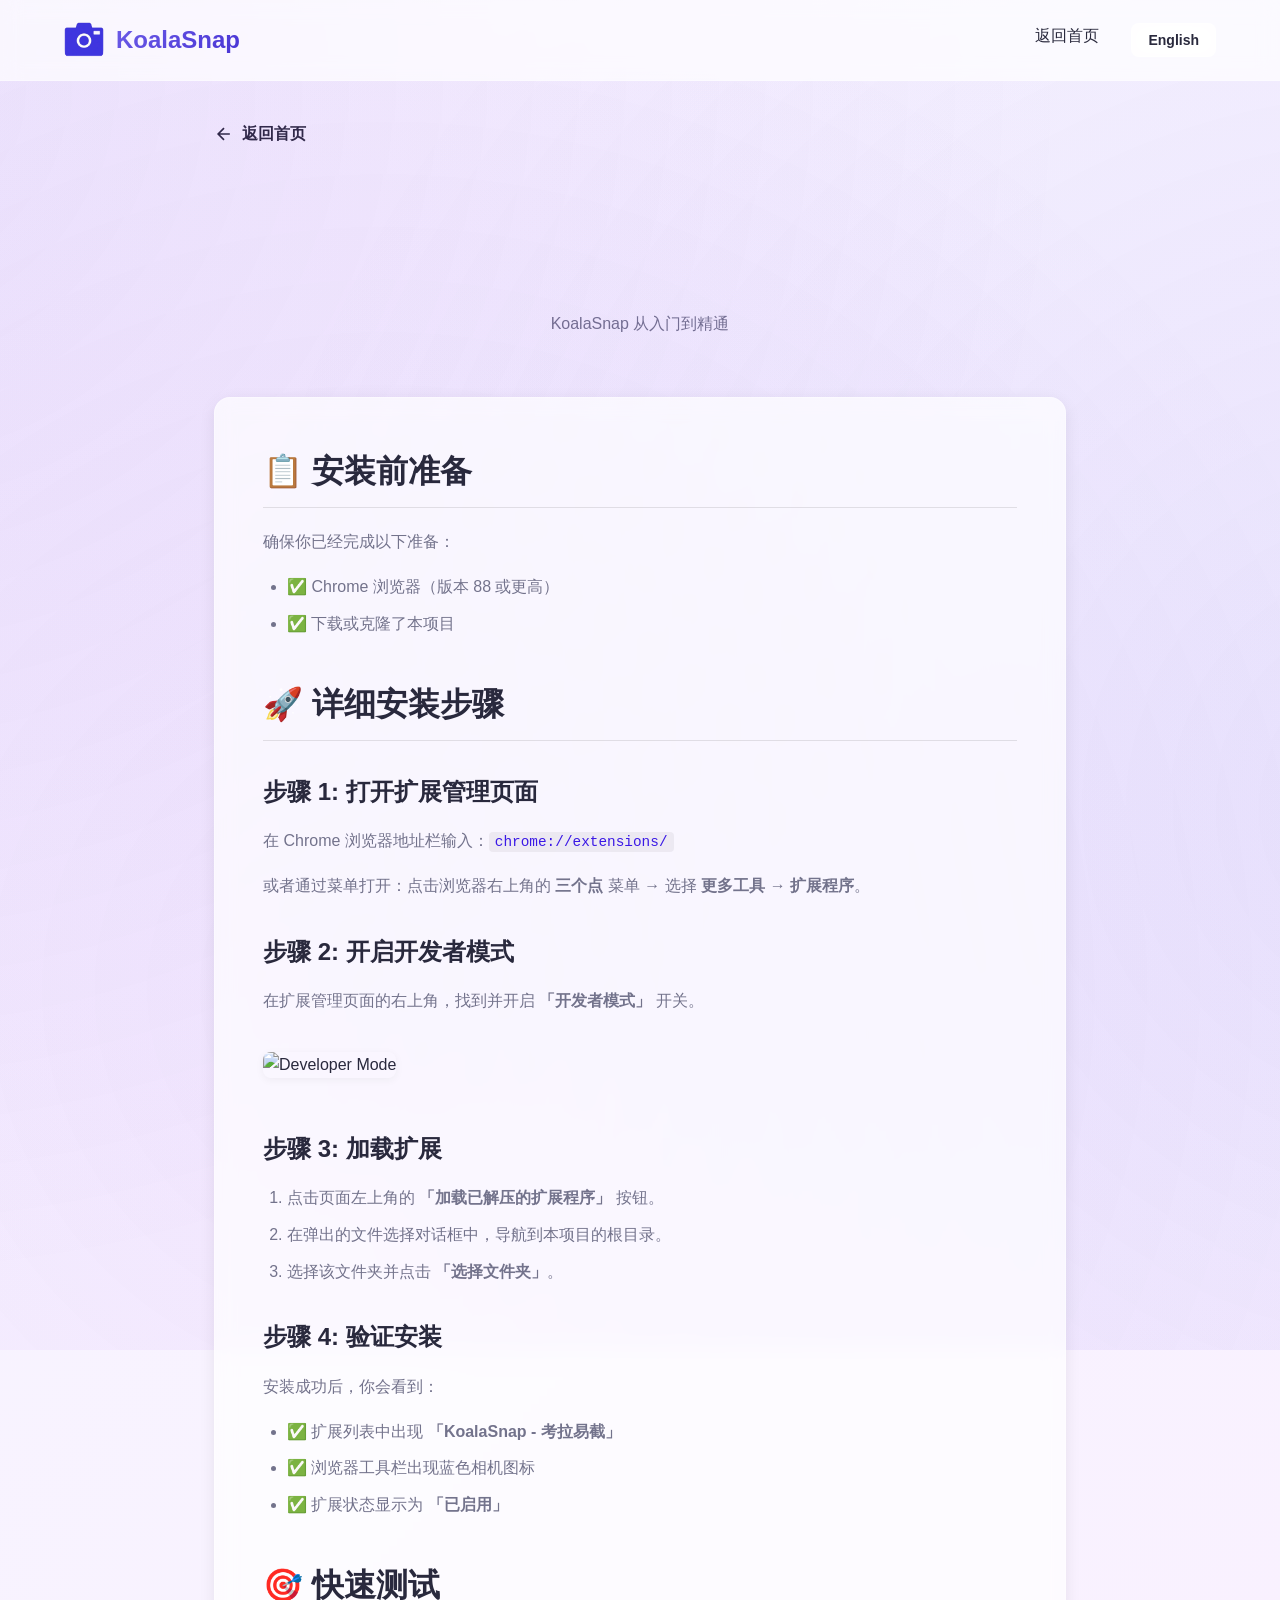
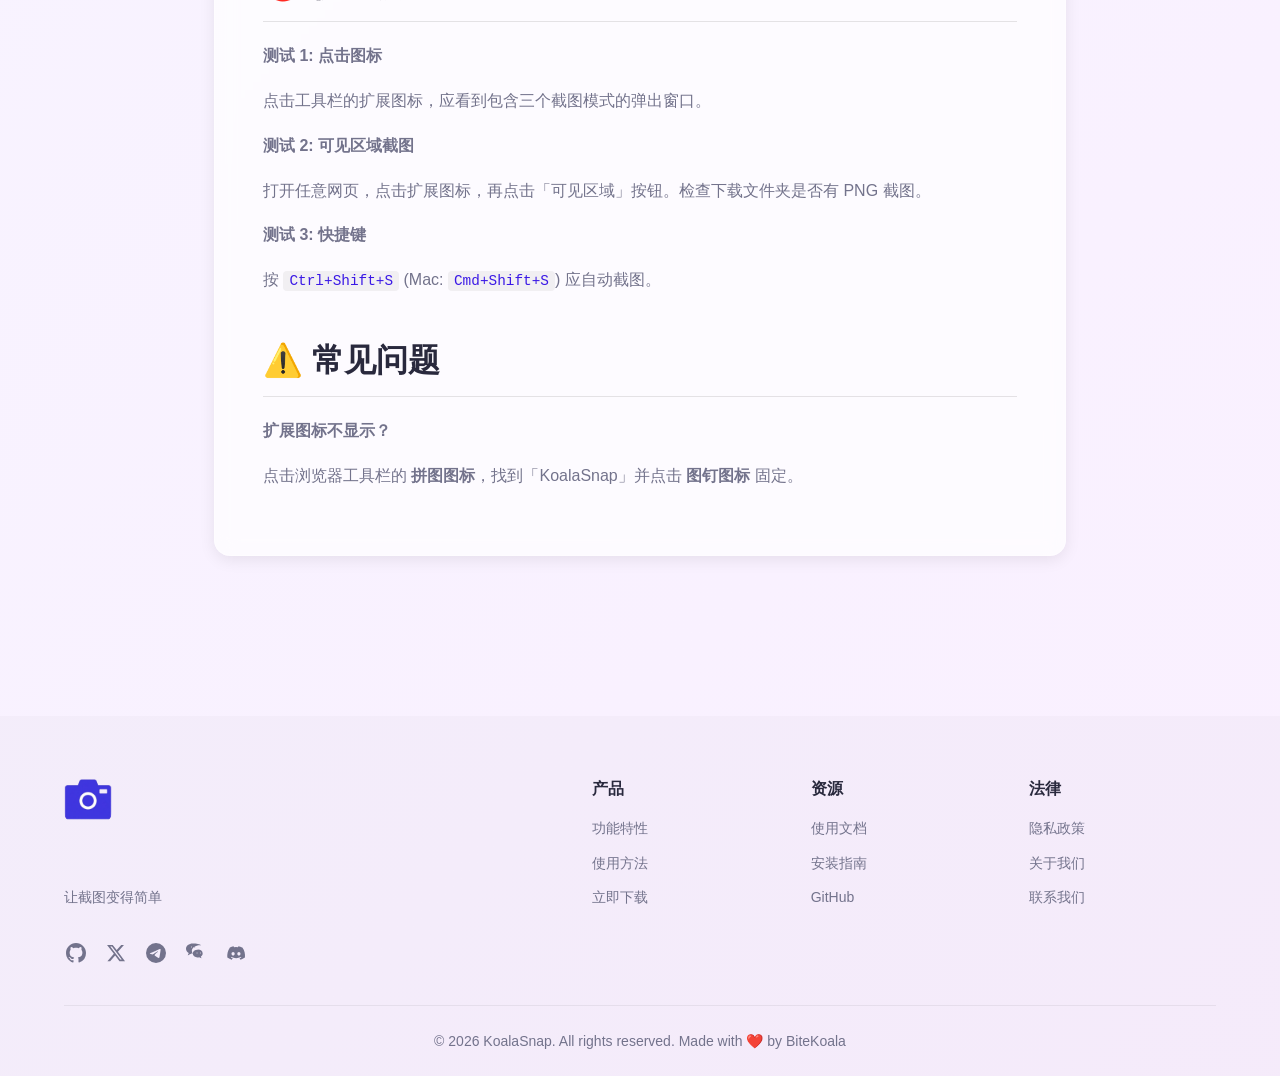
==== installation.html @ c2105b78 "Add documentation and installation guides, fix icon scripts Added documentation.html and installatio" ====
﻿<!DOCTYPE html>
<html lang="zh-CN">

<head>
    <meta charset="UTF-8">
    <meta name="viewport" content="width=device-width, initial-scale=1.0">
    <meta name="description" content="KoalaSnap Installation Guide - 考拉易截安装指南">
    <title>Installation - KoalaSnap 安装指南</title>
    <link rel="stylesheet" href="landing-page.css">
    <link rel="icon" href="icons/icon-128.png">

</head>

<body>
    <!-- Navigation -->
    <nav class="navbar">
        <div class="container">
            <div class="nav-brand">
                <img src="icons/icon-128.png" alt="KoalaSnap Logo" class="nav-logo">
                <span class="nav-title">KoalaSnap</span>
            </div>
            <div class="nav-links">
                <a href="landing-page.html">
                    <span class="lang-zh">返回首页</span>
                    <span class="lang-en" style="display: none;">Back to Home</span>
                </a>
                <button class="lang-toggle" onclick="toggleLanguage()">
                    <span class="lang-zh">English</span>
                    <span class="lang-en" style="display: none;">中文</span>
                </button>
            </div>
        </div>
    </nav>

    <div class="doc-container">
        <a href="landing-page.html" class="back-link">
            <svg viewBox="0 0 24 24" fill="none" stroke="currentColor" stroke-width="2">
                <path d="M19 12H5M12 19l-7-7 7-7" />
            </svg>
            <span class="lang-zh">返回首页</span>
            <span class="lang-en" style="display: none;">Back to Home</span>
        </a>

        <div class="doc-header">
            <h1 class="doc-title">
                <span class="lang-zh">安装指南</span>
                <span class="lang-en" style="display: none;">Installation</span>
            </h1>
            <p style="color: var(--text-secondary);">
                <span class="lang-zh">KoalaSnap 从入门到精通</span>
                <span class="lang-en" style="display: none;">Getting started with KoalaSnap</span>
            </p>
        </div>

        <div class="doc-content">
            <!-- Installation Content (Adapted from INSTALLATION.md) -->
            <div class="lang-zh">
                <h2>📋 安装前准备</h2>
                <p>确保你已经完成以下准备：</p>
                <ul>
                    <li>✅ Chrome 浏览器（版本 88 或更高）</li>
                    <li>✅ 下载或克隆了本项目</li>
                </ul>

                <h2>🚀 详细安装步骤</h2>

                <h3>步骤 1: 打开扩展管理页面</h3>
                <p>在 Chrome 浏览器地址栏输入：<code>chrome://extensions/</code></p>
                <p>或者通过菜单打开：点击浏览器右上角的 <strong>三个点</strong> 菜单 → 选择 <strong>更多工具</strong> → <strong>扩展程序</strong>。</p>

                <h3>步骤 2: 开启开发者模式</h3>
                <p>在扩展管理页面的右上角，找到并开启 <strong>「开发者模式」</strong> 开关。</p>
                <img src="https://developer.chrome.com/static/docs/extensions/mv3/getstarted/images/devmode.png"
                    alt="Developer Mode">

                <h3>步骤 3: 加载扩展</h3>
                <ol>
                    <li>点击页面左上角的 <strong>「加载已解压的扩展程序」</strong> 按钮。</li>
                    <li>在弹出的文件选择对话框中，导航到本项目的根目录。</li>
                    <li>选择该文件夹并点击 <strong>「选择文件夹」</strong>。</li>
                </ol>

                <h3>步骤 4: 验证安装</h3>
                <p>安装成功后，你会看到：</p>
                <ul>
                    <li>✅ 扩展列表中出现 <strong>「KoalaSnap - 考拉易截」</strong></li>
                    <li>✅ 浏览器工具栏出现蓝色相机图标</li>
                    <li>✅ 扩展状态显示为 <strong>「已启用」</strong></li>
                </ul>

                <h2>🎯 快速测试</h2>
                <p><strong>测试 1: 点击图标</strong></p>
                <p>点击工具栏的扩展图标，应看到包含三个截图模式的弹出窗口。</p>

                <p><strong>测试 2: 可见区域截图</strong></p>
                <p>打开任意网页，点击扩展图标，再点击「可见区域」按钮。检查下载文件夹是否有 PNG 截图。</p>

                <p><strong>测试 3: 快捷键</strong></p>
                <p>按 <code>Ctrl+Shift+S</code> (Mac: <code>Cmd+Shift+S</code>) 应自动截图。</p>

                <h2>⚠️ 常见问题</h2>
                <p><strong>扩展图标不显示？</strong></p>
                <p>点击浏览器工具栏的 <strong>拼图图标</strong>，找到「KoalaSnap」并点击 <strong>图钉图标</strong> 固定。</p>
            </div>

            <div class="lang-en" style="display: none;">
                <h2>📋 Prerequisites</h2>
                <p>Ensure you have:</p>
                <ul>
                    <li>✅ Chrome Browser (Version 88 or higher)</li>
                    <li>✅ Downloaded or cloned this project</li>
                </ul>

                <h2>🚀 Installation Steps</h2>

                <h3>Step 1: Open Extensions Page</h3>
                <p>Enter <code>chrome://extensions/</code> in your browser address bar.</p>
                <p>Or open via menu: Click the <strong>three dots</strong> in top right → Select <strong>More
                        Tools</strong> → <strong>Extensions</strong>.</p>

                <h3>Step 2: Enable Developer Mode</h3>
                <p>Toggle the <strong>"Developer mode"</strong> switch in the top right corner of the extensions page.
                </p>
                <img src="https://developer.chrome.com/static/docs/extensions/mv3/getstarted/images/devmode.png"
                    alt="Developer Mode">

                <h3>Step 3: Load Extension</h3>
                <ol>
                    <li>Click the <strong>"Load unpacked"</strong> button in the top left.</li>
                    <li>Navigate to the root directory of this project.</li>
                    <li>Select the folder and click <strong>"Select Folder"</strong>.</li>
                </ol>

                <h3>Step 4: Verify Installation</h3>
                <p>Upon success, you will see:</p>
                <ul>
                    <li>✅ <strong>"KoalaSnap"</strong> in the extension list</li>
                    <li>✅ Blue camera icon in the toolbar</li>
                    <li>✅ Extension status as <strong>"Enabled"</strong></li>
                </ul>

                <h2>🎯 Quick Test</h2>
                <p><strong>Test 1: Click Icon</strong></p>
                <p>Click the extension icon. A popup with three capture modes should appear.</p>

                <p><strong>Test 2: Visible Area</strong></p>
                <p>Open any webpage, click the icon, then click "Visible Area". Check your downloads folder for a PNG.
                </p>

                <p><strong>Test 3: Shortcut</strong></p>
                <p>Press <code>Ctrl+Shift+S</code> (Mac: <code>Cmd+Shift+S</code>) to auto-capture.</p>

                <h2>⚠️ FAQ</h2>
                <p><strong>Icon not showing?</strong></p>
                <p>Click the <strong>puzzle icon</strong> in the toolbar, find "KoalaSnap", and click the <strong>pin
                        icon</strong>.</p>
            </div>
        </div>
    </div>

    <!-- Footer -->
    <footer class="footer">
        <div class="container">
            <div class="footer-content">
                <div class="footer-brand">
                    <img src="icons/icon-128.png" alt="KoalaSnap Logo" class="footer-logo">
                    <span class="footer-title">KoalaSnap</span>
                    <p class="footer-desc">
                        <span class="lang-zh">让截图变得简单</span>
                        <span class="lang-en" style="display: none;">Make Screenshots Easy</span>
                    </p>
                    <div class="social-links">
                        <a href="https://github.com/Bitkoala" target="_blank" class="social-icon" title="GitHub">
                            <svg viewBox="0 0 24 24">
                                <path
                                    d="M12 0C5.37 0 0 5.37 0 12c0 5.31 3.435 9.795 8.205 11.385.6.105.825-.255.825-.57 0-.285-.015-1.23-.015-2.235-3.015.555-3.795-.735-4.035-1.41-.135-.345-.72-1.41-1.23-1.695-.42-.225-1.02-.78-.015-.795.945-.015 1.62.87 1.845 1.23 1.08 1.815 2.805 1.305 3.495.99.105-.78.42-1.305.765-1.605-2.67-.3-5.46-1.335-5.46-5.925 0-1.305.465-2.385 1.23-3.225-.12-.3-.54-1.53.12-3.18 0 0 1.005-.315 3.3 1.23.96-.27 1.98-.405 3-.405s2.04.135 3 .405c2.295-1.56 3.3-1.23 3.3-1.23.66 1.65.24 2.88.12 3.18.765.84 1.23 1.905 1.23 3.225 0 4.605-2.805 5.625-5.475 5.925.435.375.81 1.095.81 2.22 0 1.605-.015 2.895-.015 3.3 0 .315.225.69.825.57A12.02 12.02 0 0 0 24 12c0-6.63-5.37-12-12-12z" />
                            </svg>
                        </a>
                        <a href="https://x.com/Bitekaola" target="_blank" class="social-icon" title="X (Twitter)">
                            <svg viewBox="0 0 24 24">
                                <path
                                    d="M18.244 2.25h3.308l-7.227 8.26 8.502 11.24H16.17l-5.214-6.817L4.99 21.75H1.68l7.73-8.835L1.254 2.25H8.08l4.713 6.231zm-1.161 17.52h1.833L7.084 4.126H5.117z" />
                            </svg>
                        </a>
                        <a href="https://t.me/BitekaolaTeam" target="_blank" class="social-icon" title="Telegram">
                            <svg viewBox="0 0 24 24">
                                <path
                                    d="M11.944 0A12 12 0 0 0 0 12a12 12 0 0 0 12 12 12 12 0 0 0 12-12A12 12 0 0 0 12 0a12 12 0 0 0-.056 0zm4.962 7.224c.1-.002.321.023.465.14a.506.506 0 0 1 .171.325c.016.093.036.306.02.472-.18 1.898-.962 6.502-1.36 8.627-.168.9-.499 1.201-.82 1.23-.696.065-1.225-.46-1.9-.902-1.056-.693-1.653-1.124-2.678-1.8-1.185-.78-.417-1.21.258-1.91.177-.184 3.247-2.977 3.307-3.23.007-.032.014-.15-.056-.212s-.174-.041-.249-.024c-.106.024-1.793 1.14-5.061 3.345-.48.33-.913.49-1.302.48-.428-.008-1.252-.241-1.865-.44-.752-.245-1.349-.374-1.297-.789.027-.216.325-.437.893-.663 3.498-1.524 5.83-2.529 6.998-3.014 3.332-1.386 4.025-1.627 4.476-1.635z" />
                            </svg>
                        </a>
                        <div class="wechat-container">
                            <a href="javascript:void(0)" class="social-icon" title="WeChat">
                                <svg viewBox="0 0 24 24">
                                    <path
                                        d="M8 .5C3.58 .5 0 3.33 0 6.83c0 2.12 1.3 4.02 3.29 5.3-.17 .64-1.01 2.27-1.16 2.53-.05 .08 .04 .16 .13 .11 1.44-.81 3.23-1.8 4.29-2.31 .48 .09 .98 .14 1.49 .11C7.43 11.53 7 10.42 7 9.22c0-3.66 4.34-6.64 9.7-6.64 .51 0 1 .03 1.48 .08C16.89 1.1 12.72 .5 8 .5zm5.79 7.64c-3.14 0-5.69 2.05-5.69 4.58 0 2.53 2.55 4.58 5.69 4.58 .69 0 1.35-.11 1.95-.3 .74 .37 2.19 1.05 2.76 1.3 .06 .03 .13-.02 .1-.08-.18-.46-.73-1.63-.85-2.07 1.39-.9 2.27-2.22 2.27-3.69 .01-2.53-2.54-4.58-5.68-4.58zM6.63 4.28c.38 0 .69 .26 .69 .58s-.31 .58-.69 .58c-.38 0-.69-.26-.69-.58s.31-.58 .69-.58zm3.74 0c.38 0 .69 .26 .69 .58s-.31 .58-.69 .58c-.38 0-.69-.26-.69-.58s.31-.58 .69-.58zm2.87 7.07c.38 0 .69 .26 .69 .58s-.31 .58-.69 .58c-.38 0-.69-.26-.69-.58s.31-.58 .69-.58zm4.08 0c.38 0 .69 .26 .69 .58s-.31 .58-.69 .58c-.38 0-.69-.26-.69-.58s.31-.58 .69-.58z" />
                                </svg>
                            </a>
                            <div class="wechat-popover">
                                <img src="https://pickoala.com/img/images/2026/01/05/RM45hGH4.webp" alt="WeChat QR"
                                    class="wechat-qr">
                            </div>
                        </div>
                        <a href="https://discord.gg/QbdktDgGm8" target="_blank" class="social-icon" title="Discord">
                            <svg viewBox="0 0 24 24">
                                <path
                                    d="M19.27 5.33C17.94 4.71 16.5 4.26 15 4a.09.09 0 0 0-.07.03c-.18.33-.39.76-.53 1.09a16.09 16.09 0 0 0-4.8 0c-.14-.34-.35-.76-.54-1.09.01-.02-.01-.07-.07-.03-1.5.26-2.93.71-4.27 1.33-.01 0-.02.01-.03.02-2.72 4.07-3.47 8.03-3.1 11.95 0 .02.01.04.03.05 1.8 1.32 3.53 2.12 5.2 2.65.03.01.06 0 .07-.03.4-.54.76-1.13 1.07-1.74.02-.04 0-.08-.04-.09-.66-.25-1.29-.54-1.89-.87-.04-.02-.04-.07 0-.09.12-.08.24-.17.35-.25.02-.01.04-.01.06 0 3.73 1.7 7.76 1.7 11.44 0 .02-.01.04-.01.06 0 .11.08.23.17.35.25.04.02.04.07 0 .09-.6.33-1.23.62-1.89.87-.04.01-.06.05-.04.09.31.61.67 1.2 1.07 1.74.01.03.04.04.07.03 1.67-.53 3.4-1.33 5.2-2.65.02-.01.03-.03.03-.05.41-4.32-.46-8.28-3.1-11.95-.01-.01-.02-.02-.03-.02ZM8.52 14.91c-1.03 0-1.89-.95-1.89-2.12s.84-2.12 1.89-2.12c1.06 0 1.9.96 1.89 2.12 0 1.17-.84 2.12-1.89 2.12zm6.97 0c-1.03 0-1.89-.95-1.89-2.12s.84-2.12 1.89-2.12c1.06 0 1.9.96 1.89 2.12 0 1.17-.84 2.12-1.89 2.12z" />
                            </svg>
                        </a>
                    </div>
                </div>
                <div class="footer-links">
                    <div class="footer-column">
                        <h4 class="lang-zh">产品</h4>
                        <h4 class="lang-en" style="display: none;">Product</h4>
                        <a href="landing-page.html#features">
                            <span class="lang-zh">功能特性</span>
                            <span class="lang-en" style="display: none;">Features</span>
                        </a>
                        <a href="landing-page.html#how-it-works">
                            <span class="lang-zh">使用方法</span>
                            <span class="lang-en" style="display: none;">How It Works</span>
                        </a>
                        <a href="landing-page.html#download">
                            <span class="lang-zh">立即下载</span>
                            <span class="lang-en" style="display: none;">Download</span>
                        </a>
                    </div>
                    <div class="footer-column">
                        <h4 class="lang-zh">资源</h4>
                        <h4 class="lang-en" style="display: none;">Resources</h4>
                        <a href="documentation.html">
                            <span class="lang-zh">使用文档</span>
                            <span class="lang-en" style="display: none;">Documentation</span>
                        </a>
                        <a href="installation.html">
                            <span class="lang-zh">安装指南</span>
                            <span class="lang-en" style="display: none;">Installation</span>
                        </a>
                        <a href="https://github.com/bitkoala/koalasnap" target="_blank">GitHub</a>
                    </div>
                    <div class="footer-column">
                        <h4 class="lang-zh">法律</h4>
                        <h4 class="lang-en" style="display: none;">Legal</h4>
                        <a href="privacy.html">
                            <span class="lang-zh">隐私政策</span>
                            <span class="lang-en" style="display: none;">Privacy Policy</span>
                        </a>
                        <a href="https://bitekaola.com" target="_blank">
                            <span class="lang-zh">关于我们</span>
                            <span class="lang-en" style="display: none;">About Us</span>
                        </a>
                        <a href="mailto:support@bitekaola.com">
                            <span class="lang-zh">联系我们</span>
                            <span class="lang-en" style="display: none;">Contact</span>
                        </a>
                    </div>
                </div>
            </div>
            <div class="footer-bottom">
                <p>&copy; 2026 KoalaSnap. All rights reserved. Made with ❤️ by BiteKoala</p>
            </div>
        </div>
    </footer>

    <script>
        // Reuse language toggle script
        function toggleLanguage() {
            const currentLang = localStorage.getItem('koalasnap-lang') || 'zh';
            const newLang = currentLang === 'zh' ? 'en' : 'zh';
            localStorage.setItem('koalasnap-lang', newLang);
            updateLanguage(newLang);
        }

        function updateLanguage(lang) {
            const zhElements = document.querySelectorAll('.lang-zh');
            const enElements = document.querySelectorAll('.lang-en');

            if (lang === 'en') {
                zhElements.forEach(el => el.style.display = 'none');
                enElements.forEach(el => el.style.display = '');
                document.documentElement.lang = 'en';
            } else {
                zhElements.forEach(el => el.style.display = '');
                enElements.forEach(el => el.style.display = 'none');
                document.documentElement.lang = 'zh-CN';
            }
        }

        document.addEventListener('DOMContentLoaded', () => {
            const savedLang = localStorage.getItem('koalasnap-lang') || 'zh';
            updateLanguage(savedLang);
        });
    </script>
</body>

</html>
---- landing-page.css ----
/* KoalaSnap Landing Page Styles */

:root {
    /* Color System */
    --primary-hue: 250;
    --primary-sat: 80%;
    --primary-light: 60%;

    --primary: hsl(var(--primary-hue), var(--primary-sat), var(--primary-light));
    --primary-dark: hsl(var(--primary-hue), var(--primary-sat), 50%);
    --primary-light: hsl(var(--primary-hue), var(--primary-sat), 70%);

    --bg-gradient-start: hsl(250, 100%, 98%);
    --bg-gradient-end: hsl(280, 100%, 97%);

    --glass-bg: rgba(255, 255, 255, 0.7);
    --glass-border: rgba(255, 255, 255, 0.3);

    --text-primary: hsl(240, 20%, 20%);
    --text-secondary: hsl(240, 10%, 50%);

    --shadow-sm: 0 2px 8px rgba(0, 0, 0, 0.05);
    --shadow-md: 0 4px 16px rgba(0, 0, 0, 0.08);
    --shadow-lg: 0 8px 32px rgba(0, 0, 0, 0.12);
    --shadow-xl: 0 16px 48px rgba(0, 0, 0, 0.15);
}

* {
    margin: 0;
    padding: 0;
    box-sizing: border-box;
}

html {
    scroll-behavior: smooth;
}

body {
    font-family: 'Segoe UI', -apple-system, BlinkMacSystemFont, 'Roboto', 'Helvetica Neue', Arial, sans-serif;
    background: linear-gradient(135deg, var(--bg-gradient-start) 0%, var(--bg-gradient-end) 100%);
    color: var(--text-primary);
    line-height: 1.6;
    overflow-x: hidden;
}

/* Mesh Gradient Background */
body::before {
    content: '';
    position: fixed;
    top: -50%;
    left: -50%;
    width: 200%;
    height: 200%;
    background:
        radial-gradient(circle at 20% 30%, rgba(138, 43, 226, 0.1) 0%, transparent 50%),
        radial-gradient(circle at 80% 70%, rgba(79, 70, 229, 0.1) 0%, transparent 50%),
        radial-gradient(circle at 40% 80%, rgba(147, 51, 234, 0.08) 0%, transparent 50%);
    animation: meshRotate 30s ease-in-out infinite;
    pointer-events: none;
    z-index: 0;
}

@keyframes meshRotate {

    0%,
    100% {
        transform: rotate(0deg);
    }

    50% {
        transform: rotate(180deg);
    }
}

.container {
    max-width: 1200px;
    margin: 0 auto;
    padding: 0 24px;
    position: relative;
    z-index: 1;
}

/* Navigation */
.navbar {
    padding: 20px 0;
    background: var(--glass-bg);
    backdrop-filter: blur(10px);
    -webkit-backdrop-filter: blur(10px);
    border-bottom: 1px solid var(--glass-border);
    position: sticky;
    top: 0;
    z-index: 100;
}

.navbar .container {
    display: flex;
    justify-content: space-between;
    align-items: center;
}

.nav-brand {
    display: flex;
    align-items: center;
    gap: 12px;
}

.nav-logo {
    width: 40px;
    height: 40px;
    border-radius: 10px;
}

.nav-title {
    font-size: 24px;
    font-weight: 700;
    background: linear-gradient(135deg, #6c5ce7 0%, #4834d4 100%);
    -webkit-background-clip: text;
    -webkit-text-fill-color: transparent;
    background-clip: text;
}

.gradient-text {
    background: linear-gradient(135deg, #6c5ce7 0%, #4834d4 100%);
    -webkit-background-clip: text;
    -webkit-text-fill-color: transparent;
    background-clip: text;
}

.stat-number {
    font-size: 36px;
    font-weight: 800;
    background: linear-gradient(135deg, #6c5ce7 0%, #4834d4 100%);
    -webkit-background-clip: text;
    -webkit-text-fill-color: transparent;
    background-clip: text;
}

.footer-title {
    font-size: 24px;
    font-weight: 700;
    background: linear-gradient(135deg, #6c5ce7 0%, #4834d4 100%);
    -webkit-background-clip: text;
    -webkit-text-fill-color: transparent;
    background-clip: text;
}

.nav-links {
    display: flex;
    gap: 32px;
}

.nav-links a {
    color: var(--text-primary);
    text-decoration: none;
    font-weight: 500;
    transition: color 0.3s;
}

.nav-links a:hover {
    color: var(--primary);
}

.lang-toggle {
    padding: 8px 16px;
    background: var(--glass-bg);
    backdrop-filter: blur(10px);
    border: 1px solid var(--glass-border);
    border-radius: 8px;
    color: var(--text-primary);
    font-weight: 600;
    font-size: 14px;
    cursor: pointer;
    transition: all 0.3s;
}

.lang-toggle:hover {
    background: rgba(255, 255, 255, 0.9);
    color: var(--primary);
    transform: translateY(-1px);
}

/* Hero Section */
.hero {
    padding: 100px 0;
    position: relative;
}

.hero .container {
    display: grid;
    grid-template-columns: 1fr 1fr;
    gap: 60px;
    align-items: center;
}

.hero-badge {
    display: inline-flex;
    align-items: center;
    gap: 8px;
    padding: 8px 16px;
    background: var(--glass-bg);
    backdrop-filter: blur(10px);
    border: 1px solid var(--glass-border);
    border-radius: 20px;
    font-size: 14px;
    font-weight: 600;
    color: var(--primary);
    margin-bottom: 24px;
}

.badge-icon {
    width: 16px;
    height: 16px;
}

.hero-title {
    font-size: 56px;
    font-weight: 800;
    line-height: 1.2;
    margin-bottom: 24px;
}

.gradient-text {
    background: linear-gradient(135deg, var(--primary) 0%, var(--primary-dark) 100%);
    -webkit-background-clip: text;
    -webkit-text-fill-color: transparent;
    background-clip: text;
}

.hero-subtitle {
    font-size: 18px;
    color: var(--text-secondary);
    margin-bottom: 32px;
    line-height: 1.8;
}

.hero-buttons {
    display: flex;
    gap: 16px;
    margin-bottom: 48px;
}

.btn {
    display: inline-flex;
    align-items: center;
    gap: 8px;
    padding: 14px 28px;
    border-radius: 12px;
    font-size: 16px;
    font-weight: 600;
    text-decoration: none;
    transition: all 0.3s cubic-bezier(0.4, 0, 0.2, 1);
    cursor: pointer;
    border: none;
}

.btn-icon {
    width: 20px;
    height: 20px;
}

.btn-primary {
    background-color: var(--primary);
    /* Fallback */
    background: linear-gradient(135deg, var(--primary) 0%, var(--primary-dark) 100%);
    color: #ffffff !important;
    box-shadow: var(--shadow-md);
}

/* Force hero button visibility */
.hero-buttons .btn-primary,
.download-buttons .btn-primary {
    background: linear-gradient(135deg, #6c5ce7 0%, #4834d4 100%) !important;
    background-color: #6c5ce7 !important;
    color: #ffffff !important;
    -webkit-text-fill-color: #ffffff !important;
    opacity: 1 !important;
    border: none !important;
}

.btn-primary:hover {
    transform: translateY(-2px);
    box-shadow: var(--shadow-lg);
}

.btn-secondary {
    background: var(--glass-bg);
    backdrop-filter: blur(10px);
    color: var(--text-primary);
    border: 1px solid var(--glass-border);
}

.btn-secondary:hover {
    background: rgba(255, 255, 255, 0.9);
    transform: translateY(-2px);
}

.btn-large {
    padding: 16px 32px;
    font-size: 18px;
}

.hero-stats {
    display: flex;
    gap: 48px;
}

.stat-item {
    text-align: center;
}

.stat-number {
    font-size: 36px;
    font-weight: 800;
    background: linear-gradient(135deg, var(--primary) 0%, var(--primary-dark) 100%);
    -webkit-background-clip: text;
    -webkit-text-fill-color: transparent;
    background-clip: text;
}

.stat-label {
    font-size: 14px;
    color: var(--text-secondary);
    margin-top: 4px;
}

/* Hero Image */
.mockup-browser {
    background: var(--glass-bg);
    backdrop-filter: blur(10px);
    border: 1px solid var(--glass-border);
    border-radius: 16px;
    overflow: hidden;
    box-shadow: var(--shadow-xl);
    animation: float 6s ease-in-out infinite;
}

@keyframes float {

    0%,
    100% {
        transform: translateY(0px);
    }

    50% {
        transform: translateY(-20px);
    }
}

.browser-header {
    padding: 12px 16px;
    background: rgba(255, 255, 255, 0.5);
    border-bottom: 1px solid var(--glass-border);
    display: flex;
    align-items: center;
    gap: 12px;
}

.browser-dots {
    display: flex;
    gap: 6px;
}

.browser-dots span {
    width: 10px;
    height: 10px;
    border-radius: 50%;
    background: var(--text-secondary);
    opacity: 0.3;
}

.browser-address {
    flex: 1;
    padding: 6px 12px;
    background: rgba(255, 255, 255, 0.5);
    border-radius: 6px;
    font-size: 12px;
    color: var(--text-secondary);
    text-align: center;
}

.browser-content {
    padding: 60px;
    display: flex;
    align-items: center;
    justify-content: center;
    background: linear-gradient(135deg, rgba(138, 43, 226, 0.05) 0%, rgba(79, 70, 229, 0.05) 100%);
}

.preview-icon {
    width: 200px;
    height: 200px;
    animation: iconPulse 3s ease-in-out infinite;
}

@keyframes iconPulse {

    0%,
    100% {
        transform: scale(1);
    }

    50% {
        transform: scale(1.05);
    }
}

/* Section Styles */
section {
    padding: 80px 0;
    position: relative;
}

.section-header {
    text-align: center;
    margin-bottom: 60px;
}

.section-title {
    font-size: 42px;
    font-weight: 800;
    margin-bottom: 16px;
}

.section-subtitle {
    font-size: 18px;
    color: var(--text-secondary);
}

/* Features Section */
.features {
    background: transparent;
}

.features-grid {
    display: grid;
    grid-template-columns: repeat(3, 1fr);
    gap: 24px;
    margin-bottom: 48px;
}

.feature-card {
    padding: 32px;
    background: var(--glass-bg);
    backdrop-filter: blur(10px);
    border: 1px solid var(--glass-border);
    border-radius: 16px;
    transition: all 0.3s cubic-bezier(0.4, 0, 0.2, 1);
    position: relative;
    overflow: hidden;
}

.feature-card::before {
    content: '';
    position: absolute;
    top: 0;
    left: -100%;
    width: 100%;
    height: 100%;
    background: linear-gradient(90deg, transparent, rgba(255, 255, 255, 0.3), transparent);
    transition: left 0.5s;
}

.feature-card:hover::before {
    left: 100%;
}

.feature-card:hover {
    transform: translateY(-8px);
    box-shadow: var(--shadow-lg);
}

.feature-icon {
    width: 56px;
    height: 56px;
    background: linear-gradient(135deg, var(--primary-light) 0%, var(--primary) 100%);
    border-radius: 12px;
    display: flex;
    align-items: center;
    justify-content: center;
    margin-bottom: 20px;
}

.feature-icon svg {
    width: 28px;
    height: 28px;
    color: white;
}

.feature-title {
    font-size: 20px;
    font-weight: 700;
    margin-bottom: 12px;
}

.feature-desc {
    font-size: 15px;
    color: var(--text-secondary);
    line-height: 1.6;
    margin-bottom: 16px;
}

.feature-badge {
    display: inline-block;
    padding: 4px 12px;
    font-size: 12px;
    font-weight: 600;
    background: linear-gradient(135deg, hsl(200, 80%, 60%), hsl(200, 80%, 50%));
    color: white;
    border-radius: 6px;
}

.badge-pro {
    background: linear-gradient(135deg, hsl(280, 80%, 60%), hsl(280, 80%, 50%));
}

.badge-custom {
    background: linear-gradient(135deg, hsl(340, 80%, 60%), hsl(340, 80%, 50%));
}

.additional-features {
    display: grid;
    grid-template-columns: repeat(4, 1fr);
    gap: 24px;
}

.additional-feature {
    display: flex;
    align-items: center;
    gap: 12px;
    padding: 16px;
    background: var(--glass-bg);
    backdrop-filter: blur(10px);
    border: 1px solid var(--glass-border);
    border-radius: 12px;
    font-size: 14px;
    font-weight: 500;
}

.check-icon {
    width: 20px;
    height: 20px;
    color: hsl(140, 70%, 50%);
    flex-shrink: 0;
}

/* How It Works */
.how-it-works {
    background: transparent;
}

.steps {
    display: grid;
    grid-template-columns: repeat(3, 1fr);
    gap: 32px;
    margin-bottom: 48px;
}

.step {
    display: flex;
    gap: 20px;
}

.step-number {
    width: 48px;
    height: 48px;
    background: linear-gradient(135deg, var(--primary) 0%, var(--primary-dark) 100%);
    color: white;
    border-radius: 12px;
    display: flex;
    align-items: center;
    justify-content: center;
    font-size: 24px;
    font-weight: 800;
    flex-shrink: 0;
}

.step-title {
    font-size: 20px;
    font-weight: 700;
    margin-bottom: 8px;
}

.step-desc {
    font-size: 15px;
    color: var(--text-secondary);
    line-height: 1.6;
}

.shortcut-tip {
    display: flex;
    align-items: center;
    justify-content: center;
    gap: 12px;
    padding: 20px;
    background: var(--glass-bg);
    backdrop-filter: blur(10px);
    border: 1px solid var(--glass-border);
    border-radius: 12px;
    font-size: 15px;
}

.tip-icon {
    width: 24px;
    height: 24px;
    color: var(--primary);
}

kbd {
    padding: 4px 8px;
    background: rgba(0, 0, 0, 0.05);
    border: 1px solid rgba(0, 0, 0, 0.1);
    border-radius: 4px;
    font-family: 'Courier New', monospace;
    font-size: 13px;
    font-weight: 600;
}

/* Download Section */
.download {
    background: transparent;
}

.download-card {
    display: grid;
    grid-template-columns: 1.5fr 1fr;
    gap: 60px;
    align-items: center;
    padding: 60px;
    background: var(--glass-bg);
    backdrop-filter: blur(10px);
    border: 1px solid var(--glass-border);
    border-radius: 24px;
    box-shadow: var(--shadow-xl);
}

.download-title {
    font-size: 36px;
    font-weight: 800;
    margin-bottom: 16px;
}

.download-subtitle {
    font-size: 18px;
    color: var(--text-secondary);
    margin-bottom: 32px;
}

.download-buttons {
    display: flex;
    flex-direction: column;
    gap: 16px;
    margin-bottom: 32px;
}

.download-info {
    display: flex;
    gap: 24px;
}

.info-item {
    display: flex;
    align-items: center;
    gap: 8px;
    font-size: 14px;
    color: var(--text-secondary);
}

.info-item svg {
    width: 18px;
    height: 18px;
    color: hsl(140, 70%, 50%);
}

.floating-icon {
    width: 200px;
    height: 200px;
    background: linear-gradient(135deg, var(--primary-light) 0%, var(--primary) 100%);
    border-radius: 32px;
    display: flex;
    align-items: center;
    justify-content: center;
    animation: float 6s ease-in-out infinite;
    box-shadow: var(--shadow-xl);
}

.floating-icon img {
    width: 120px;
    height: 120px;
}

/* Footer */
.footer {
    background: rgba(0, 0, 0, 0.02);
    padding: 60px 0 24px;
    margin-top: 80px;
}

.footer-content {
    display: grid;
    grid-template-columns: 1.5fr 2fr;
    gap: 60px;
    margin-bottom: 40px;
}

.footer-brand {
    display: flex;
    flex-direction: column;
    gap: 12px;
}

.footer-logo {
    width: 48px;
    height: 48px;
    border-radius: 12px;
}

.footer-title {
    font-size: 24px;
    font-weight: 700;
    background: linear-gradient(135deg, var(--primary) 0%, var(--primary-dark) 100%);
    -webkit-background-clip: text;
    -webkit-text-fill-color: transparent;
    background-clip: text;
}

.footer-desc {
    color: var(--text-secondary);
    font-size: 14px;
}

.footer-links {
    display: grid;
    grid-template-columns: repeat(3, 1fr);
    gap: 32px;
}

.footer-column h4 {
    font-size: 16px;
    font-weight: 700;
    margin-bottom: 16px;
}

.footer-column a {
    display: block;
    color: var(--text-secondary);
    text-decoration: none;
    font-size: 14px;
    margin-bottom: 12px;
    transition: color 0.3s;
}

.footer-column a:hover {
    color: var(--primary);
}

.footer-bottom {
    padding-top: 24px;
    border-top: 1px solid rgba(0, 0, 0, 0.06);
    text-align: center;
    color: var(--text-secondary);
    font-size: 14px;
}

/* Responsive */
@media (max-width: 768px) {
    .hero .container {
        grid-template-columns: 1fr;
        gap: 40px;
    }

    .hero-title {
        font-size: 36px;
    }

    .features-grid {
        grid-template-columns: 1fr;
    }

    .additional-features {
        grid-template-columns: 1fr 1fr;
    }

    .steps {
        grid-template-columns: 1fr;
    }

    .download-card {
        grid-template-columns: 1fr;
        padding: 40px;
    }

    .footer-content {
        grid-template-columns: 1fr;
    }

    .nav-links {
        display: none;
    }
}

/* Social Links */
.social-links {
    display: flex;
    gap: 16px;
    margin-top: 20px;
}

.social-icon {
    color: var(--text-secondary);
    transition: all 0.3s;
    width: 24px;
    height: 24px;
    display: flex;
    align-items: center;
    justify-content: center;
    text-decoration: none;
}

.social-icon svg {
    width: 20px;
    height: 20px;
    fill: currentColor;
}

.social-icon:hover {
    color: var(--primary);
    transform: translateY(-2px);
}

.wechat-container {
    position: relative;
    display: inline-flex;
    align-items: center;
}

.wechat-popover {
    position: absolute;
    bottom: 100%;
    left: 50%;
    transform: translateX(-50%) translateY(-10px);
    width: 192px;
    background: white;
    padding: 12px;
    border-radius: 12px;
    box-shadow: var(--shadow-xl);
    opacity: 0;
    visibility: hidden;
    transition: all 0.3s cubic-bezier(0.4, 0, 0.2, 1);
    z-index: 1000;
    border: 1px solid var(--glass-border);
    pointer-events: none;
}

.wechat-container:hover .wechat-popover {
    opacity: 1;
    visibility: visible;
    transform: translateX(-50%) translateY(-16px);
}

.wechat-qr {
    width: 100%;
    height: auto;
    border-radius: 8px;
    display: block;
}

.wechat-popover::after {
    content: '';
    position: absolute;
    top: 100%;
    left: 50%;
    width: 12px;
    height: 12px;
    background: white;
    border-bottom: 1px solid var(--glass-border);
    border-right: 1px solid var(--glass-border);
    transform: translateX(-50%) translateY(-6px) rotate(45deg);
}

/* Documentation & Installation Page Styles */
.doc-container {
    max-width: 900px;
    margin: 0 auto;
    padding: 40px 24px 80px;
}

.doc-header {
    text-align: center;
    margin-bottom: 60px;
    padding-top: 40px;
}

.doc-title {
    font-size: 48px;
    font-weight: 800;
    margin-bottom: 16px;
    background: linear-gradient(135deg, var(--primary) 0%, var(--primary-dark) 100%);
    -webkit-background-clip: text;
    -webkit-text-fill-color: transparent;
    background-clip: text;
}

.doc-content {
    background: var(--glass-bg);
    backdrop-filter: blur(10px);
    border: 1px solid var(--glass-border);
    border-radius: 16px;
    padding: 48px;
    box-shadow: var(--shadow-md);
}

.doc-content h2 {
    font-size: 32px;
    font-weight: 700;
    margin-top: 40px;
    margin-bottom: 20px;
    color: var(--text-primary);
    border-bottom: 1px solid rgba(0, 0, 0, 0.1);
    padding-bottom: 10px;
}

.doc-content h2:first-child {
    margin-top: 0;
}

.doc-content h3 {
    font-size: 24px;
    font-weight: 600;
    margin-top: 32px;
    margin-bottom: 16px;
    color: var(--text-primary);
}

.doc-content p {
    font-size: 16px;
    line-height: 1.8;
    color: var(--text-secondary);
    margin-bottom: 16px;
}

.doc-content ul,
.doc-content ol {
    margin: 16px 0;
    padding-left: 24px;
    color: var(--text-secondary);
}

.doc-content li {
    font-size: 16px;
    line-height: 1.8;
    margin-bottom: 8px;
}

.doc-content code {
    background: rgba(0, 0, 0, 0.05);
    padding: 2px 6px;
    border-radius: 4px;
    font-family: 'Courier New', monospace;
    font-size: 0.9em;
    color: var(--primary-dark);
}

.doc-content pre {
    background: #f8f9fa;
    padding: 20px;
    border-radius: 8px;
    overflow-x: auto;
    margin: 20px 0;
    border: 1px solid rgba(0, 0, 0, 0.05);
}

.doc-content pre code {
    background: none;
    padding: 0;
    color: var(--text-primary);
}

.doc-content blockquote {
    border-left: 4px solid var(--primary);
    margin: 20px 0;
    padding: 10px 20px;
    background: rgba(79, 70, 229, 0.05);
    border-radius: 0 8px 8px 0;
}

.doc-content img {
    max-width: 100%;
    border-radius: 8px;
    box-shadow: var(--shadow-sm);
    margin: 20px 0;
}

.back-link {
    display: inline-flex;
    align-items: center;
    gap: 8px;
    color: var(--primary);
    text-decoration: none;
    font-weight: 600;
    margin-bottom: 32px;
    transition: transform 0.3s;
}

.back-link:hover {
    transform: translateX(-4px);
}

.back-link svg {
    width: 20px;
    height: 20px;
}
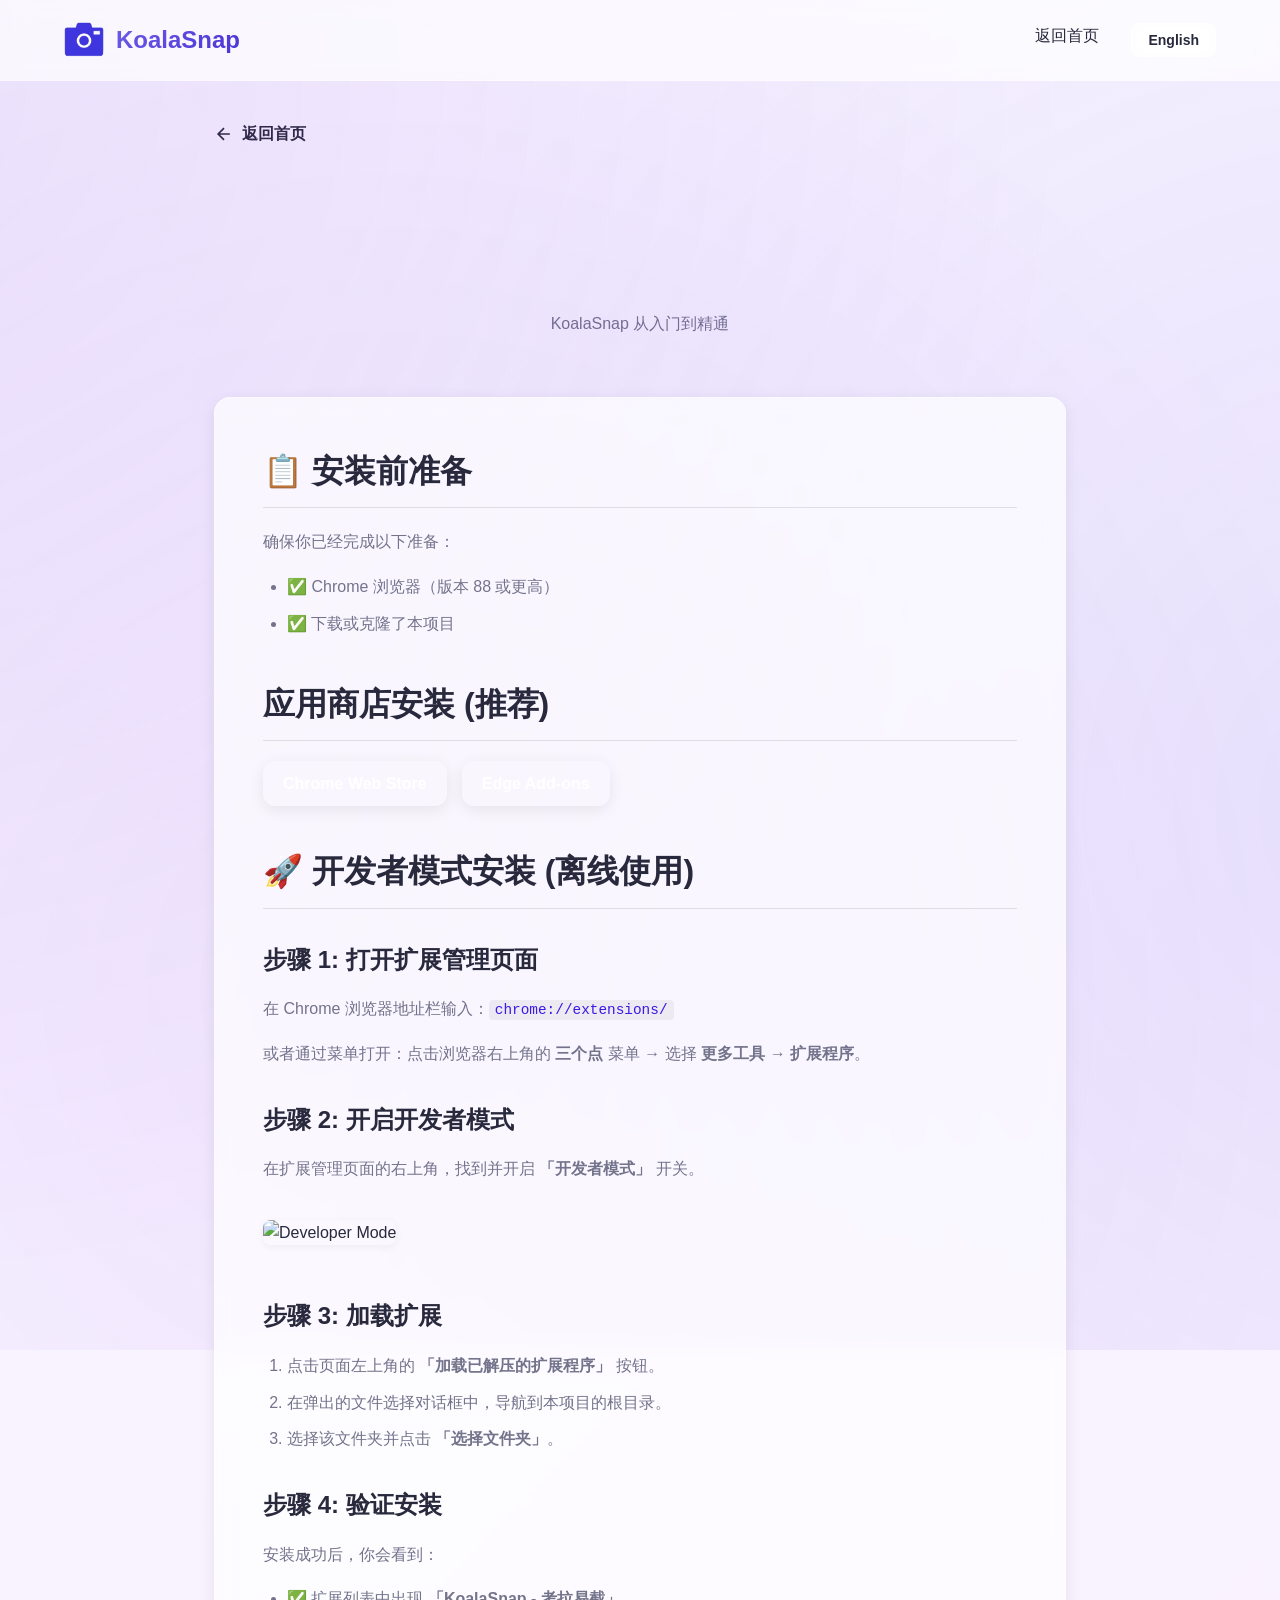
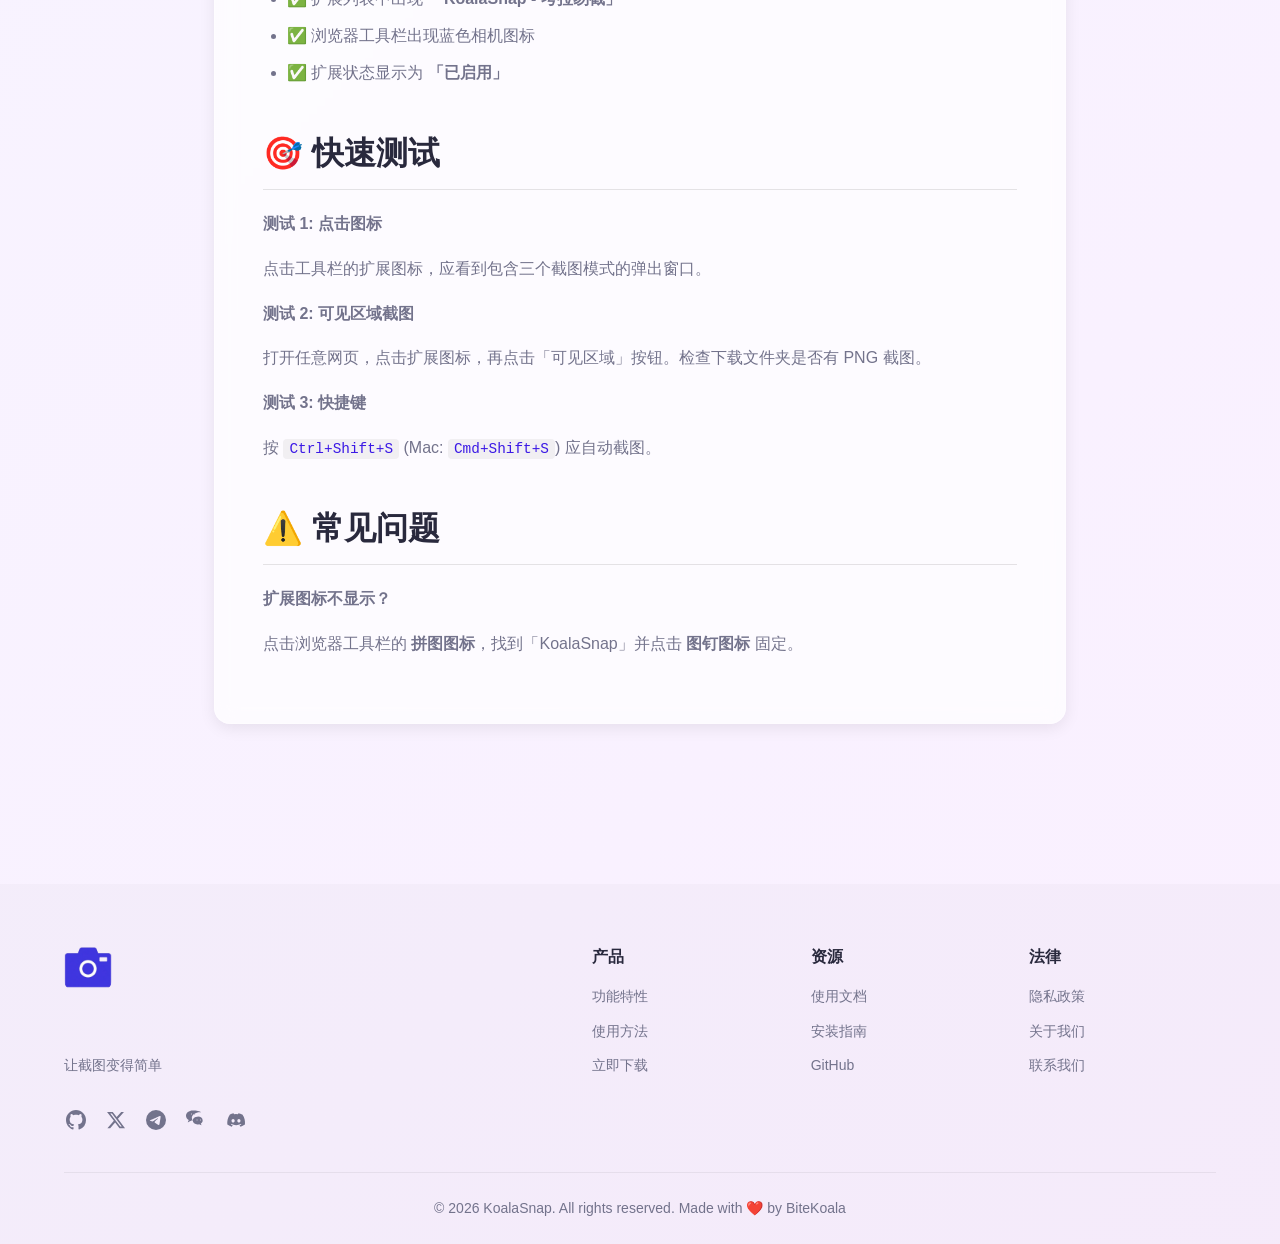
==== commit a41c24cc: "Add Edge Add-ons links and update installation info Added Microsoft Edge Add-ons links to README, in" ====
--- a/installation.html
+++ b/installation.html
@@ -62,11 +62,24 @@
                     <li>✅ 下载或克隆了本项目</li>
                 </ul>
 
-                <h2>🚀 详细安装步骤</h2>
+                <h2>应用商店安装 (推荐)</h2>
+                <div class="store-links" style="display: flex; gap: 15px; margin: 20px 0;">
+                    <a href="https://chromewebstore.google.com/detail/fpkacokbljmabjfnhkffnpkkggceopap" target="_blank"
+                        class="btn btn-primary" style="padding: 10px 20px;">
+                        Chrome Web Store
+                    </a>
+                    <a href="https://microsoftedge.microsoft.com/addons/detail/koalasnap-%E8%80%83%E6%8B%89%E6%98%93%E6%88%AA/ifenceikjiikcnonfepplbljdbclijfp"
+                        target="_blank" class="btn btn-primary" style="padding: 10px 20px;">
+                        Edge Add-ons
+                    </a>
+                </div>
+
+                <h2>🚀 开发者模式安装 (离线使用)</h2>
 
                 <h3>步骤 1: 打开扩展管理页面</h3>
                 <p>在 Chrome 浏览器地址栏输入：<code>chrome://extensions/</code></p>
-                <p>或者通过菜单打开：点击浏览器右上角的 <strong>三个点</strong> 菜单 → 选择 <strong>更多工具</strong> → <strong>扩展程序</strong>。</p>
+                <p>或者通过菜单打开：点击浏览器右上角的 <strong>三个点</strong> 菜单 → 选择 <strong>更多工具</strong> → <strong>扩展程序</strong>。
+                </p>
 
                 <h3>步骤 2: 开启开发者模式</h3>
                 <p>在扩展管理页面的右上角，找到并开启 <strong>「开发者模式」</strong> 开关。</p>
@@ -107,11 +120,23 @@
                 <h2>📋 Prerequisites</h2>
                 <p>Ensure you have:</p>
                 <ul>
-                    <li>✅ Chrome Browser (Version 88 or higher)</li>
+                    <li>✅ Chrome or Edge Browser (Version 88 or higher)</li>
                     <li>✅ Downloaded or cloned this project</li>
                 </ul>
 
-                <h2>🚀 Installation Steps</h2>
+                <h2>Store Installation (Recommended)</h2>
+                <div class="store-links" style="display: flex; gap: 15px; margin: 20px 0;">
+                    <a href="https://chromewebstore.google.com/detail/fpkacokbljmabjfnhkffnpkkggceopap" target="_blank"
+                        class="btn btn-primary" style="padding: 10px 20px;">
+                        Chrome Web Store
+                    </a>
+                    <a href="https://microsoftedge.microsoft.com/addons/detail/koalasnap-%E8%80%83%E6%8B%89%E6%98%93%E6%88%AA/ifenceikjiikcnonfepplbljdbclijfp"
+                        target="_blank" class="btn btn-primary" style="padding: 10px 20px;">
+                        Edge Add-ons
+                    </a>
+                </div>
+
+                <h2>🚀 Developer Mode Installation</h2>
 
                 <h3>Step 1: Open Extensions Page</h3>
                 <p>Enter <code>chrome://extensions/</code> in your browser address bar.</p>
@@ -293,4 +318,4 @@
     </script>
 </body>
 
-</html>
+</html>
